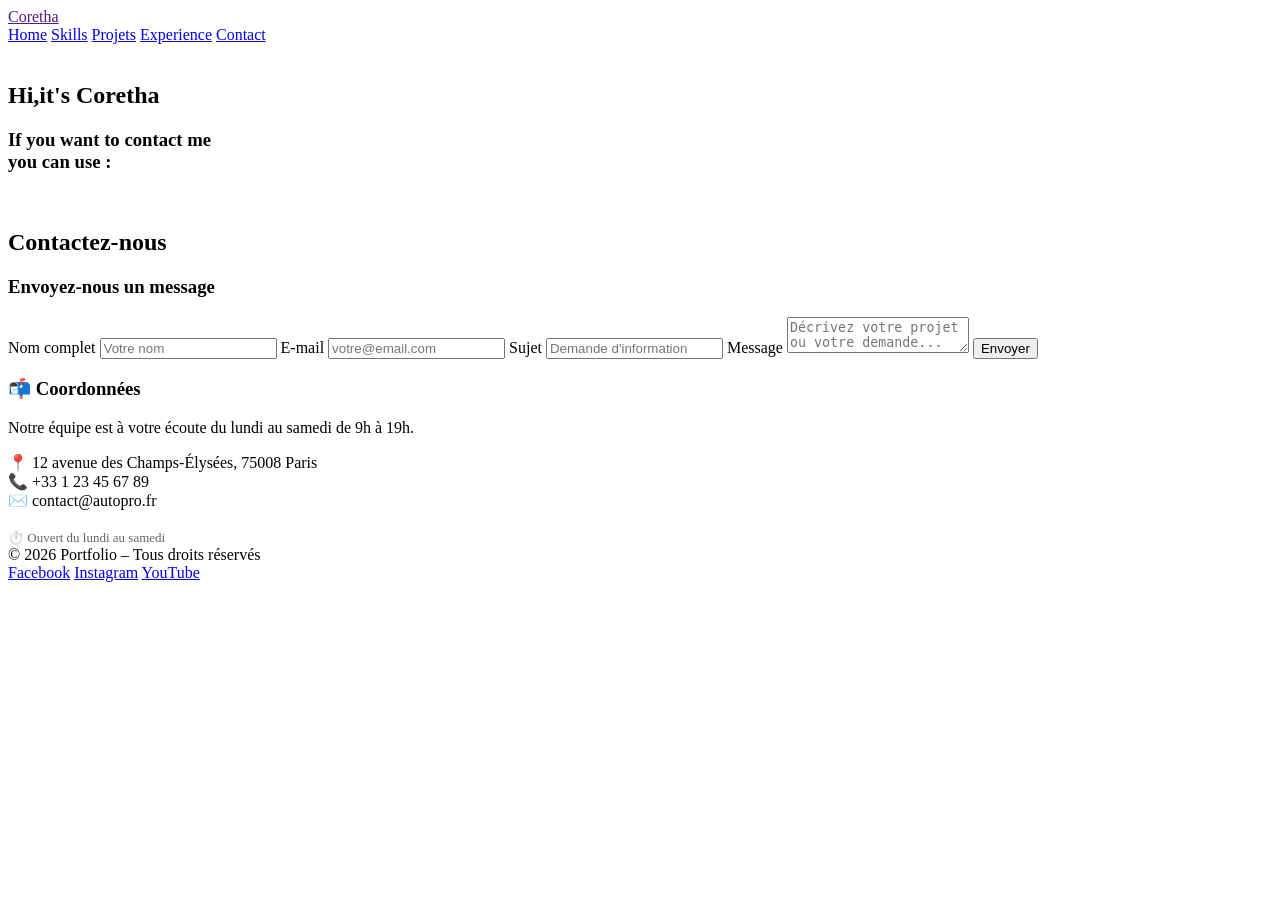
==== Contact.html @ a53c7aa7 "Add files via upload" ====
<!DOCTYPE html>
<html lang="en">
<head>
    <meta charset="UTF-8">
    <meta name="viewport" content="width=device-width, initial-scale=1.0">
    <title>Contact</title>
    <link rel="stylesheet" href="CSS10/style.css">
</head>
<body>
            <header>
        <a href="" class="logo">Coretha</a>
        <nav>
            <a href="Portfolio.html" class="active">Home</a>
            <a href="#Service">Skills</a>
            <a href="#Projets">Projets</a>
            <a href="#expérience">Experience</a>
            <a href="#contact">Contact</a>
        </nav>
    </header>
    <section class="Home">
        <div class="home-img">
            <img src="IMAGE/MIAOU.jpg" alt="">
        </div>
        <div class="home-content">
            <h1>
                Hi,it's <span>Coretha</span>
            </h1>
            <h3 class="typing-text">
                If you want to contact me <br>you can use :
            </h3>
            <div class="social-icons">
                <img src="IMAGE/insta.png" alt="">
                <img src="IMAGE/Twitter.png" alt="">
                <img src="IMAGE/Github.png" alt="">
                <img src="IMAGE/Link.png" alt="">
            </div>
        </div>
    </section>
        <section id="contact" class="contact">
        <h2 class="section-title">Contactez-<span>nous</span></h2>

        <div class="contact-wrapper">
            <div class="contact-form">
                <h3>Envoyez-nous un message</h3>
                <form>
                    <label for="nom">Nom complet</label>
                    <input type="text" id="nom" placeholder="Votre nom" />

                    <label for="email">E-mail</label>
                    <input type="email" id="email" placeholder="votre@email.com" />

                    <label for="sujet">Sujet</label>
                    <input type="text" id="sujet" placeholder="Demande d'information" />

                    <label for="message">Message</label>
                    <textarea id="message" placeholder="Décrivez votre projet ou votre demande..."></textarea>

                    <button type="submit" class="btn">Envoyer</button>
                </form>
            </div>

            <div class="contact-info">
                <h3>📬 Coordonnées</h3>
                <p>
                    Notre équipe est à votre écoute du lundi au samedi
                    de 9h à 19h.
                </p>
                <div class="info-item">
                    <span class="icon">📍</span>
                    <span>12 avenue des Champs-Élysées, 75008 Paris</span>
                </div>
                <div class="info-item">
                    <span class="icon">📞</span>
                    <span>+33 1 23 45 67 89</span>
                </div>
                <div class="info-item">
                    <span class="icon">✉️</span>
                    <span>contact@autopro.fr</span>
                </div>
                <div class="info-item" style="margin-top:20px; opacity:0.6; font-size:13px;">
                    ⏱️ Ouvert du lundi au samedi
                </div>
            </div>
        </div>
    </section>
        <footer class="footer">
        <span>&copy; 2026 Portfolio – Tous droits réservés</span>
        <div class="socials">
            <a href="#" aria-label="Facebook">Facebook</a>
            <a href="#" aria-label="Instagram">Instagram</a>
            <a href="#" aria-label="YouTube">YouTube</a>
        </div>
    </footer>


</body>
</html>
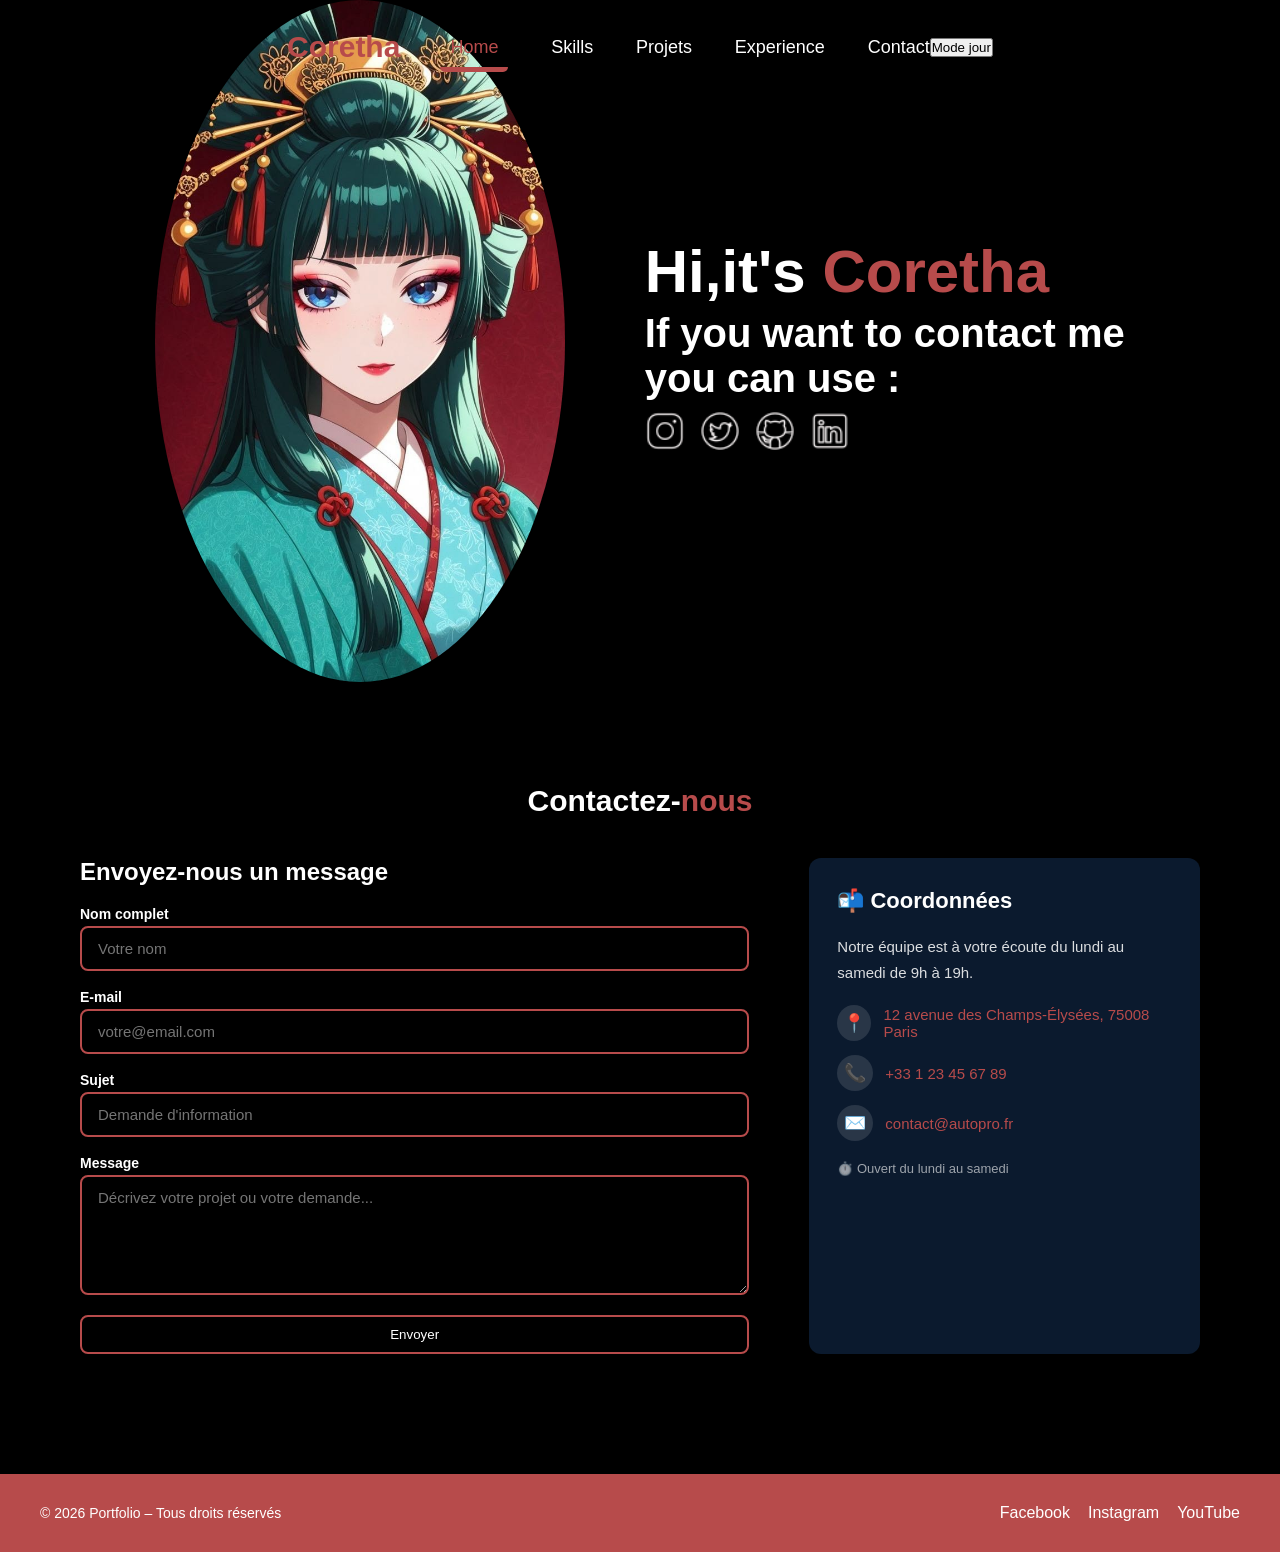
==== commit 980baf01: "Update Contact.html" ====
--- a/Contact.html
+++ b/Contact.html
@@ -92,6 +92,6 @@
         </div>
     </footer>
 
-
+<script src="theme.js"></script>
 </body>
-</html>+</html>
--- a/CSS10/style.css
+++ b/CSS10/style.css
@@ -0,0 +1,345 @@
+*{
+    margin: 0;
+    padding: 0;
+    box-sizing: border-box;
+    text-decoration: none;
+}
+:root{
+    --bg-color:#000;
+    --color-:#ffff;
+    --log-:#b74b4b;
+}
+.body,html{
+    background-color: var(--bg-color);
+    height: 100%;
+    font-family: Arial, Helvetica, sans-serif;
+     font-size: 62.5%;
+    color: var(--color-);
+}
+header{
+    margin-top: 20px;
+    position: fixed;
+    top: 0;
+    left: 0;
+    width: 100%;
+    padding: 1rem;
+    background-color: transparent;
+    filter: drop-shadow(10px);
+    display: flex;
+    justify-content: center;
+    align-items: center;
+    z-index: 100;
+}
+.logo{
+    font-size: 3rem;
+    color: var(--log-);
+    font-weight: 800;
+    cursor: pointer;
+    transition: 0.5s ease;
+}
+.logo:hover{
+    transform: scale(1.1);
+
+}
+nav a{
+    font-size: 1.8rem;
+    color: var(--color-);
+    margin-left: 4rem;
+    transition: 0.3s ease;
+    font-weight: 500;
+    border-bottom: 3px solid transparent;
+}
+nav a:hover,nav a.active{
+    color: var(--log-);
+    border-bottom: 3px solid var(--log-);
+}
+nav.active{
+    display: block;
+    font-size: 2rem;
+    margin: 3rem;
+}
+nav a:hover,nav a.active{
+    padding: 1rem;
+    border-radius: 0.5rem;
+    border-bottom: 0.5rem solid;
+}
+.Home{
+    display: flex;
+    justify-content: center;
+    align-items: center;
+    gap: 8rem;
+    background-color: var(--bg-color);
+}
+.Home .home-content h1{
+    font-size: 6rem;
+    font-weight: 700;
+    line-height: 1.3;
+}
+span{
+    color: var(--log-);
+}
+.home-content h3{
+    font-size: 4rem;
+    margin-bottom: 1rem;
+    font-weight: 700;
+}
+.home-img{
+    border-radius: 50%;
+}
+.home-img img{
+    position: relative;
+    width: 32vw;
+    border-radius:50% ;
+    box-shadow: 0 0 25px solid var(--log-);
+    cursor: pointer;
+    transition: 0.2s linear;
+}
+.home-img img:hover{
+    font-size: 1.8rem;
+    font-weight: 500;
+}
+.social-icons{
+display: flex;
+gap: 15px;
+}
+.social-icons img{
+    width: 40px;
+}
+.social-icons img:hover{
+    background-color: var(--log-);
+    width: 40px;
+    border-radius: 10px;
+    transform: translateY(-5px);
+    transition: 0.5s ease;
+}
+        .contact {
+            width: 100%;
+            padding: 60px 40px 80px;
+            background: var(--bg-color);
+            margin-top: 40px;
+        }
+        .contact-wrapper {
+            display: flex;
+            gap: 60px;
+            background: var(--bg-color);
+            border-radius: 16px;
+            padding: 40px;
+            box-shadow: 0 8px 24px rgba(0, 0, 0, 0.06);
+        }
+        .section-title{
+            text-align: center;
+            font-size: 30px;
+        }
+        .contact-form {
+            flex: 2;
+        }
+        .contact-form h3 {
+            font-size: 24px;
+            font-weight: 700;
+            margin-bottom: 20px;
+        }
+        .contact-form label {
+            display: block;
+            font-weight: 600;
+            font-size: 14px;
+            margin-bottom: 4px;
+            color: var(--color-);
+        }
+        .contact-form input,
+        .contact-form textarea {
+            width: 100%;
+            padding: 12px 16px;
+            border: 2px solid var(--log-);
+            border-radius: 8px;
+            font-size: 15px;
+            font-family: inherit;
+            margin-bottom: 18px;
+            transition: border 0.2s;
+            background: var(--bg-color);
+            color: var(--color-);
+        }
+        .contact-form input:focus,
+        .contact-form textarea:focus {
+            outline: none;
+            border-color: var(--log-);
+        }
+        .contact-form textarea {
+            resize: vertical;
+            min-height: 120px;
+        }
+        .contact-form .btn {
+            width: 100%;
+            text-align: center;
+            border-radius: 8px;
+        }
+
+        .contact-info {
+            flex: 1;
+            background: #0b1a2e;
+            border-radius: 12px;
+            padding: 30px 28px;
+            color: #fff;
+        }
+        .contact-info h3 {
+            font-size: 22px;
+            font-weight: 700;
+            margin-bottom: 20px;
+        }
+        .contact-info p {
+            font-size: 15px;
+            line-height: 1.7;
+            opacity: 0.85;
+            margin-bottom: 20px;
+        }
+        .contact-info .info-item {
+            display: flex;
+            align-items: center;
+            gap: 12px;
+            margin-bottom: 14px;
+            font-size: 15px;
+        }
+        .contact-info .info-item .icon {
+            width: 36px;
+            height: 36px;
+            background: rgba(255, 255, 255, 0.12);
+            border-radius: 50%;
+            display: flex;
+            align-items: center;
+            justify-content: center;
+            font-size: 18px;
+        }
+        .btn{
+            background-color: var(--bg-color);
+            padding: 1rem 2rem;
+            border: 2px solid var(--log-);
+            color: white;
+            border-radius: 10px;
+        }
+        .btn:hover{
+            background-color: var(--log-);
+            transition: 0.5s ease;
+            color: var(--bg-color);
+        }
+                .footer {
+            width: 100%;
+            background: var(--log-);
+            color: var(--color-);
+            padding: 30px 40px;
+            display: flex;
+            justify-content: space-between;
+            align-items: center;
+            font-size: 14px;
+        }
+        .footer .socials {
+            display: flex;
+            gap: 18px;
+        }
+        .footer .socials a {
+            color: var(--color-);
+            transition: color 0.2s;
+            font-size: 16px;
+        }
+        .footer .socials a:hover {
+            color: var(--bg-color);
+        }
+        .footer span{
+            color: var(--color-);
+            text-align: center;
+        }
+
+        .text-center {
+            text-align: center;
+        }
+        .mt-20 {
+            margin-top: 20px;
+        }
+
+        @media all and (max-width:768px){
+    nav{
+        flex-direction: column;
+        width: 150px;
+        height: 300px;
+        border-left: 2px solid var(--log-);
+        border-bottom-left-radius: 2rem;
+        border-bottom: 2px solid var(--log-);
+        padding: 1rem ;
+        background-color: #161616;
+        border-top: 0.1rem solid rgba(0, 0, 0, 0.1);
+        position: relative;
+        left: 105px;
+        top: -30px;
+    }
+    nav .active{
+        display: block;
+    }
+    .home-content{
+        text-align: center;
+    }
+    .social-icons{
+        justify-content: center;
+        align-items: center;
+    }
+    nav a{
+        display: block;
+        font-size: 2rem;
+        margin: 2rem 0;
+    }
+    .home-img{
+        position: relative;
+        top: 620px;
+        display: flex;
+        align-items: center;
+        justify-content: center;
+    }
+    .logo{
+        display: flex;
+        position: relative;
+        top: -150px;
+    }
+    .container{
+        display: flex;
+        flex-direction: column;
+        position: relative;
+        top: 65px;
+
+
+    }
+    .Home{
+        display: block;
+        flex-direction: column;
+    }
+    .contact{
+        margin-top: 345px;
+    }
+                .section-title{
+                margin-left: -690px;
+            }
+            .contact-wrapper{
+                display: block;
+                flex-direction: column;
+                margin-left: -40px;
+                width: 100;
+            }
+            .contact-info{
+                margin-top: 20px;
+                width: 100%;
+                margin-left: -10px;
+            }
+            .section-title{
+                margin-left: 60px;
+            }
+                        .footer{
+              background-color: #0b1a2e;
+                
+            }
+            .socials a{
+                font-size: 5px;
+            }
+            .footer span{
+                font-size:  10px;
+            }
+
+
+ }
+
+
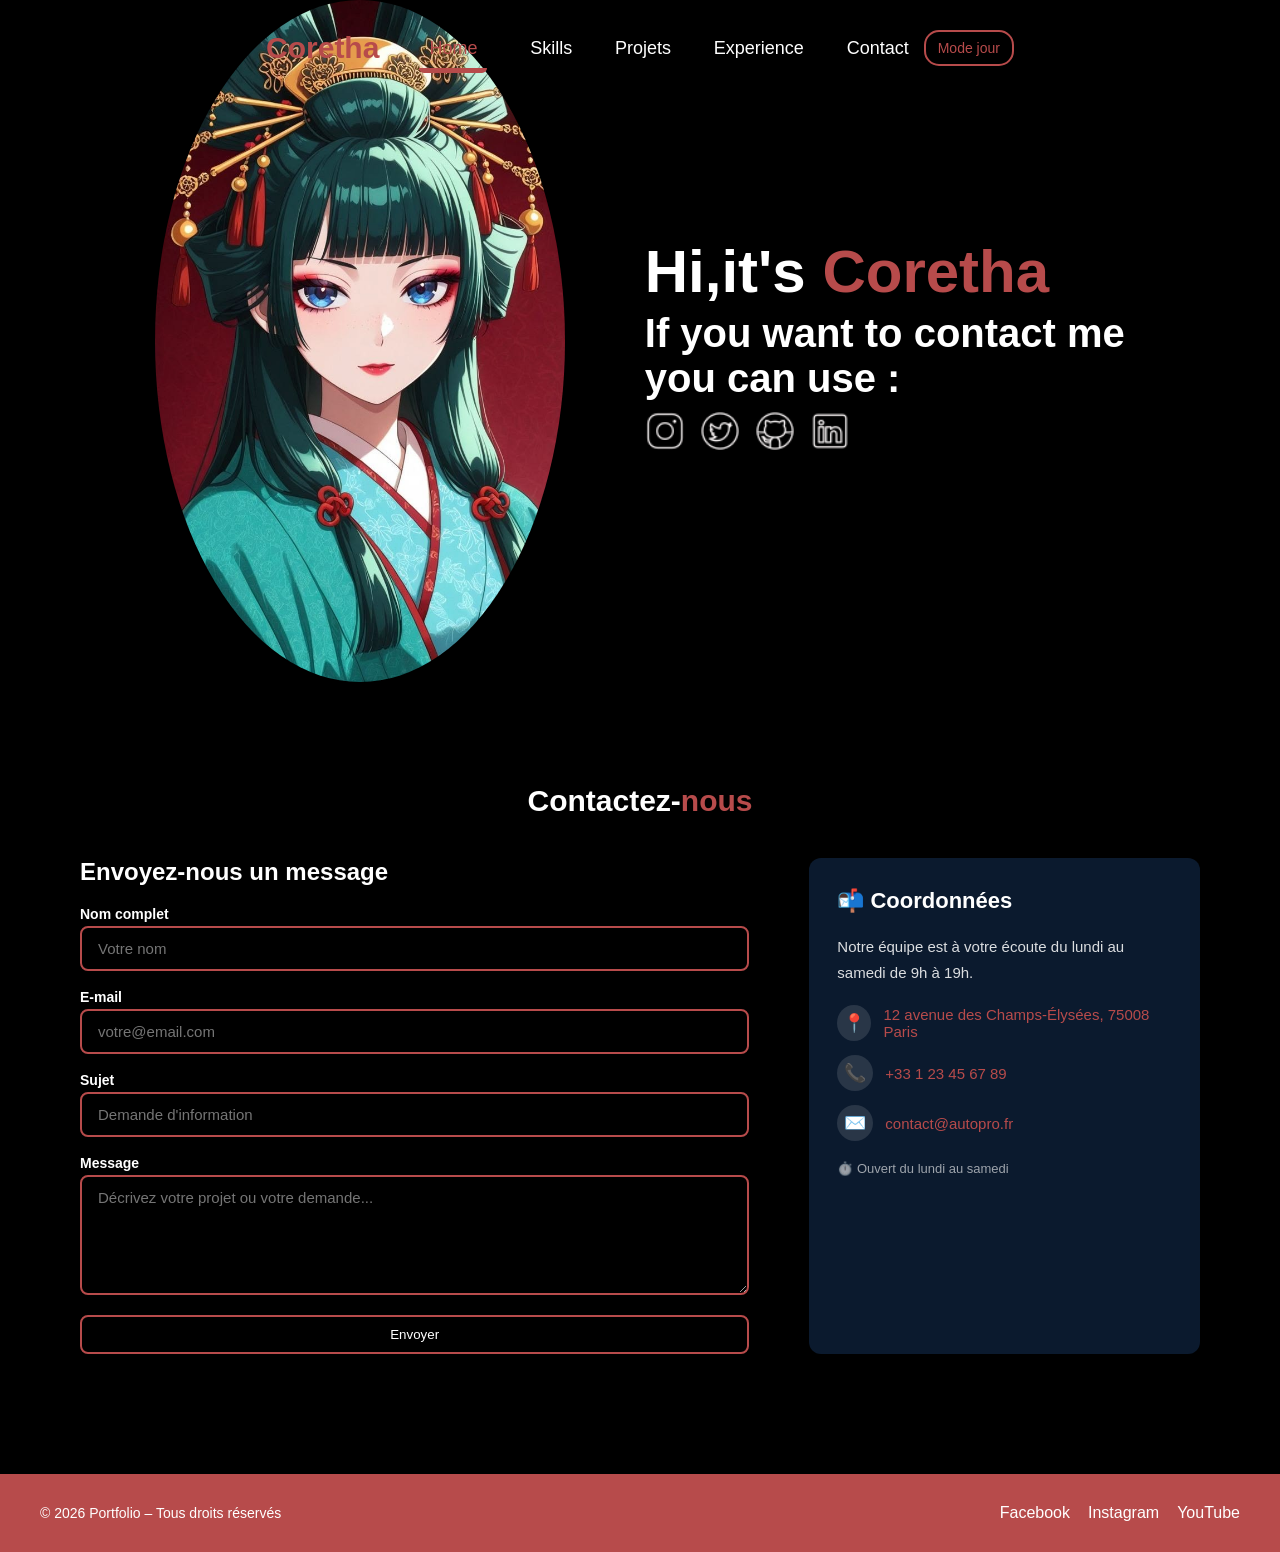
==== commit 80a48066: "Update Contact.html" ====
--- a/Contact.html
+++ b/Contact.html
@@ -5,6 +5,7 @@
     <meta name="viewport" content="width=device-width, initial-scale=1.0">
     <title>Contact</title>
     <link rel="stylesheet" href="CSS10/style.css">
+       <link rel="stylesheet" href="CSS/theme.css">
 </head>
 <body>
             <header>
--- a/CSS/theme.css
+++ b/CSS/theme.css
@@ -0,0 +1,117 @@
+:root {
+    --day-background: #ffffff;
+    --day-blue: #1769aa;
+    --day-text: #12304a;
+    --day-soft-blue: #eaf4ff;
+}
+
+body.day-mode {
+    background-color: var(--day-background) !important;
+    color: var(--day-text) !important;
+}
+
+html.day-mode {
+    background-color: var(--day-background) !important;
+}
+
+#themeToggle,
+.theme-toggle {
+    padding: 8px 12px;
+    border: 2px solid #b74b4b !important;
+    border-radius: 15px;
+    background-color: transparent;
+    color: #b74b4b;
+    cursor: pointer;
+    font-size: 14px;
+    margin-left: 15px;
+}
+
+body.day-mode #themeToggle,
+body.day-mode .theme-toggle {
+    border-color: var(--day-blue) !important;
+}
+
+body.day-mode * {
+    background-color: var(--day-background) !important;
+    color: var(--day-text) !important;
+}
+
+body.day-mode header,
+body.day-mode nav,
+body.day-mode main,
+body.day-mode section,
+body.day-mode article,
+body.day-mode .container,
+body.day-mode .card,
+body.day-mode form,
+body.day-mode .contact-form,
+body.day-mode .contact-info,
+body.day-mode footer {
+    background-color: var(--day-background) !important;
+    color: var(--day-text) !important;
+}
+
+body.day-mode h1,
+body.day-mode h2,
+body.day-mode h3,
+body.day-mode h4,
+body.day-mode h5,
+body.day-mode h6,
+body.day-mode p,
+body.day-mode li,
+body.day-mode label,
+body.day-mode span,
+body.day-mode td,
+body.day-mode th {
+    color: var(--day-text) !important;
+}
+
+body.day-mode a,
+body.day-mode .logo {
+    color: var(--day-blue) !important;
+}
+
+body.day-mode input,
+body.day-mode textarea,
+body.day-mode select {
+    background-color: var(--day-background) !important;
+    color: var(--day-text) !important;
+    border-color: var(--day-blue) !important;
+}
+
+body.day-mode button,
+body.day-mode .btn,
+body.day-mode .theme-toggle,
+body.day-mode .card a {
+    background-color: var(--day-blue) !important;
+    color: #ffffff !important;
+    border-color: var(--day-blue) !important;
+}
+
+body.day-mode .theme-toggle {
+    cursor: pointer;
+}
+
+body.day-mode nav {
+    background-color: var(--day-soft-blue) !important;
+}
+
+body.day-mode .card {
+    border-color: var(--day-blue) !important;
+}
+
+body.day-mode button:hover,
+body.day-mode .btn:hover,
+body.day-mode .theme-toggle:hover,
+body.day-mode .card button:hover,
+body.day-mode .card a:hover {
+    background-color: var(--day-blue) !important;
+    color: #000000 !important;
+    border-color: #000000 !important;
+    box-shadow: none !important;
+    transform: scale3d(1.03, 1.03, 1.03);
+}
+
+body.day-mode img {
+    border-color: var(--day-blue);
+}
